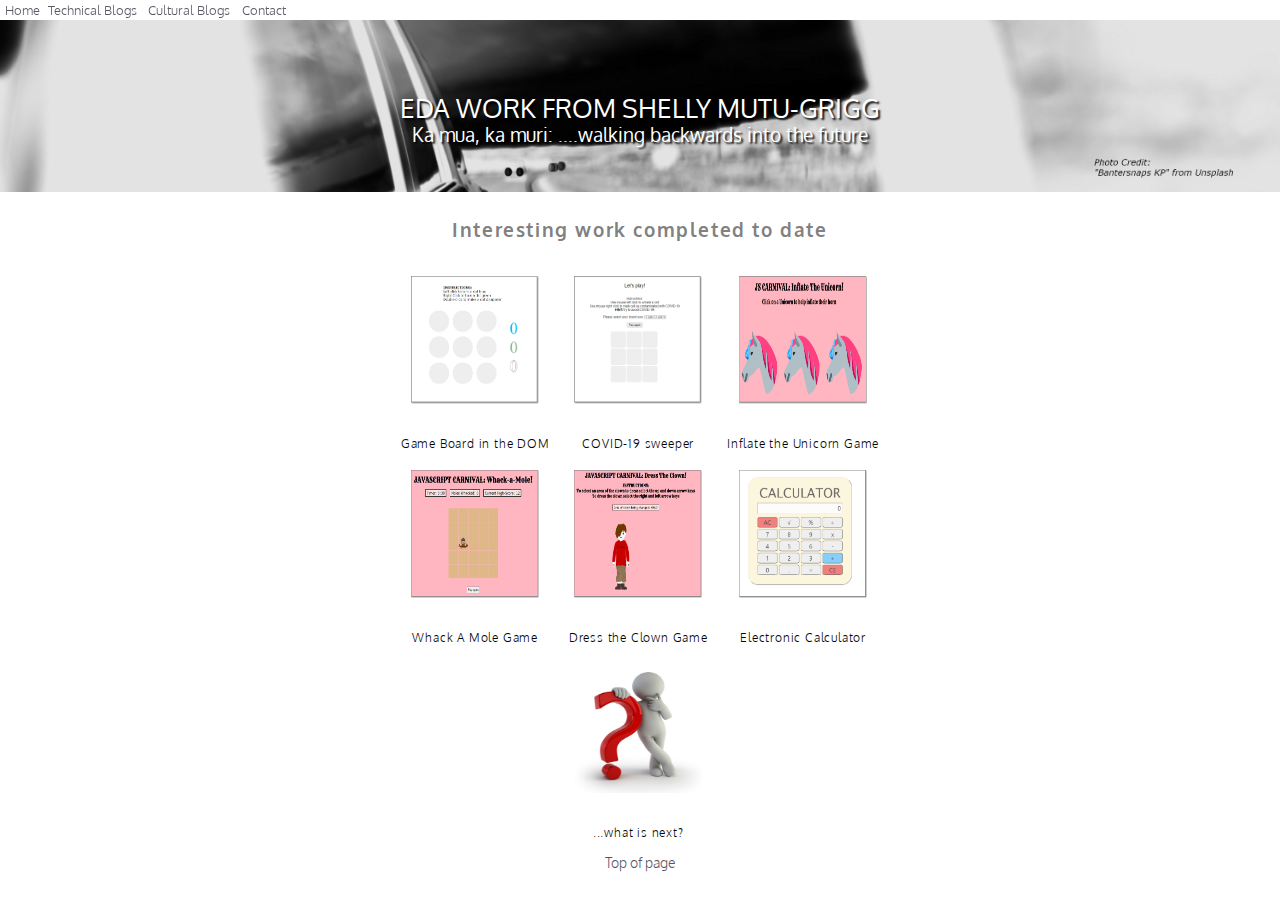
==== index.html @ 9e46b51c "Update webpages to include calculator solution" ====
<!DOCTYPE HTML PUBLIC "-//W3C//DTD HTML 4.01 Transitional//EN" "http://www.w3.org/TR/html4/loose.dtd">
<!-- 
  # Index page for Technical and Cultural Blogs
  # Demonstrates:
  # 1. Set up a basic HTML page with the appropriate tags 
  #    (html, head, title, etc.)
  # 2. Add paragraphs, headings, links, images, lists, and/or 
  #    tables
  # 3. Divide content on a page using divs and spans
  # 4. Link an external stylesheet to an html document
-->
<html lang="en">
  <head>
    <meta charset="UTF-8">
    <meta name="viewport" content="width=device-width, initial-scale=1.0">
    <meta http-equiv="X-UA-Compatible" content="ie=edge">
    <link href="https://fonts.googleapis.com/css2?family=Oxygen:wght@300&display=swap" rel="stylesheet">
    <link href="styles/main.css" rel="stylesheet" type="text/css">
    <script type="text/javascript" src="js/main.js"></script>
    <link rel="apple-touch-icon" sizes="180x180" href="images/apple-touch-icon.png">
    <link rel="icon" type="image/png" sizes="32x32" href="images/favicon-32x32.png">
    <link rel="icon" type="image/png" sizes="16x16" href="images/favicon-16x16.png">
    <link rel="stylesheet" href="https://cdnjs.cloudflare.com/ajax/libs/font-awesome/4.7.0/css/font-awesome.min.css">
    <title>EDA work for Shelly Mutu-Grigg</title>
  </head>
<body>
  <div id="top"></div>
  <nav id="navbar_home_id"></nav> 
  <header class="header">
    <div class="header-text">EDA work from Shelly Mutu-Grigg</div>
    <div class="sub-heading-text">Ka mua, ka muri: ....walking backwards into the future</div>
  </header>
  <content class="content">
    <br>
    <p class="blog-header-text">Interesting work completed to date</p>
    <br>
    <table class="index-page">
      <tr>
        <th class="index-page-table-left-cell">
          <a href="https://shellymutu-grigg.github.io/DOM-interactions/index.html">
            <img src="images/game-board-in-the-DOM.png" alt="Dots Game Board in the DOM" width="70vw" height="70vw">
          </a>
        </th>
        <th class="index-page-table-middle-cell">
          <a href="https://shellymutu-grigg.github.io/minesweeper/" >
            <img src="images/covid-19_sweeper.png" alt="COVID-19 Sweeper Game" width="70vw" height="70vw">
          </a>
        </th>
        <th class="index-page-table-right-cell">
          <a href="https://shellymutu-grigg.github.io/javascript-carnival/inflate-the-unicorn/inflate-the-unicorn.html">
            <img src="images/inflate-the-unicorn.png" alt="Inflate the Unicorn Game" width="70vw" height="70vw"">
          </a>
      </tr>
      <tr>
        <th class="index-page-table-left-cell" ><br>Game Board in the DOM</th>
        <th class="index-page-table-middle-cell"><br>COVID-19 sweeper</th>
        <th class="index-page-table-right-cell"><br>Inflate the Unicorn Game</th>
      </tr>
      <tr>
        <th class="index-page-table-left-cell" >
          <a href="https://shellymutu-grigg.github.io/javascript-carnival/whack-a-mole/whack-a-mole.html">
            <img src="images/whack-a-mole.png" alt="Whack A Mole Game" width="70vw" height="70vw">
          </a>
        </th>
        <th class="index-page-table-middle-cell">
          <a href="https://shellymutu-grigg.github.io/javascript-carnival/dress-the-clown/dress-the-clown.html">
            <img src="images/dress-the-clown.png" alt="Dress the Clown Game" width="70vw" height="70vw">
          </a>
        </th>
        <th class="index-page-table-right-cell">
          <a href="https://shellymutu-grigg.github.io/calculator/index.html">
            <img src="images/calculator.png" alt="calculator" width="70vw" height="70vw">
          </a>
        </th>
      </tr>
      <tr>
        <th class="index-page-table-left-cell" ><br>Whack A Mole Game</th>
        <th class="index-page-table-middle-cell"><br>Dress the Clown Game</th>
        <th class="index-page-table-right-cell"><br>Electronic Calculator</th>
      </tr>
      <tr>
        <th class="index-page-table-left-cell">
          <a href="">
            <div width="70vw" height="70vw"></div>
          </a>
        </th>
        <th class="index-page-table-middle-cell">
          <a href="">
            <img src="images/what-is-next.png" alt="...what is next?" width="70vw" height="70vw">
          </a>
        </th>
        <th class="index-page-table-right-cell">
          <a href="">
            <div width="70vw" height="70vw"></div>
          </a>
        </th>
      </tr>
      <tr>
        <th class="index-page-table-left-cell" ><br></th>
        <th class="index-page-table-middle-cell"><br>...what is next?</th>
        <th class="index-page-table-right-cell"><br></th>
      </tr>
    </table>
  </content>
  <footer class="footer-index"><a href="#top">Top of page</a></footer>
  </body>
</html>
---- styles/main.css ----
/*
  # Linked CSS file for setting styling of linked pages
  # Includes:
  # 1. Position elements using CSS
  # 2. Modify element style (size, color, etc) using CSS
  # 3. Compare and use classes and ids to manipulate elements
*/
*{
  font-family: 'Oxygen', sans-serif;  
   /*
   # Used to diagnose where issues with white space were 
   */
   /*border: 1px solid red;*/
}
/*
  # Define overall styling for certain HTML elements
*/
html{
  height: 100%;
  width: 100%;  
  margin: 0 0;
}
 body {
  flex-flow: column;
  min-height: 100%;
  background-color: #fff;
  scroll-behavior: smooth;
  margin: 0 0;
}
h2, h3{
  font-size: 1.5vw;
}
h3{
  font-size: 1.2vw;
}
a{
  font-size: 1.1vw;
  font-weight: 100;
}
ul{
    list-style-type: none;
    font-weight: bold;
    padding: 1.2vw 0;
    vertical-align: middle;
}
p{
    padding: 0.5vw 10vw;
    font-size: 1.1vw;
    
    line-height: 1.3vw;
    margin: 0;
    letter-spacing: 0.1rem;
    text-align: justify;
}
nav {
	margin: 0px 0;
  background-color: #fff;
  position: fixed;
  top: 0; 
  z-index: 9999;  
  width: 100%;
}
  nav ul {
    padding: 0.1vw 0.1vw;
    line-height: 1.2vw;
    margin: 0;
    list-style: none;
    position: relative;
    background-blend-mode: luminosity;
  }
  nav ul li {
    display:inline-block;
    background-color: #fff;
  }
  nav a {
    display:block;
    padding:0.1vw 0.3vw;	
    color:#575763;
    /* text-shadow: 1px 0px #000; */
    font-size: 1.0vw;
    line-height: 1.2vw;
    text-decoration:none;
    text-align: left;
  }
  nav a:hover { 
    background-color: #bfc0c2; 
  }
  /* 
  # Hide navigation bar dropdowns by default 
  */
  nav ul ul {
    display: none;
    position: absolute; 
    top: 1.2vw; /* the height of the main nav */
  }
  /* 
  # Display navigation bar dropdowns on hover 
  */
  nav ul li:hover > ul {
    display:inherit;
  }	
  /* 
  # Define first tier navigation bar dropdown styling
  */
  nav ul ul li {
    width:auto;
    float: none;
    display:list-item;
    position: relative;
    padding:0.2vw 0.2vw;
    z-index: 9999;
  }

  table, td, th {
    border: none;
    padding: 0.5vw 0;
    
  }
    table {
      border-collapse: collapse;
      max-width: 100%;
      border-radius: 5%;
      align-self: center;
      empty-cells: show;
      margin: 0;
    }
    tr {
      padding: 3vw 10vw;
      text-align: center;
      vertical-align: middle;
      line-height: 1.4vw;
      font-size: 1.1vw;
      font-weight: 100;
      width: auto;
    }
    th {
      padding: 0.3vw 10vw ;
      text-align: center;
      vertical-align: middle;
      font-size: 0.9vw;
      font-weight: 100;
      letter-spacing: 0.05rem;
    }
  /* 
  # Define second navigation bar dropdown styling
  */
  /* nav ul ul ul li {
    position: relative;
    top:-50px; 
    left:170px;
  } */
img{
  height: 10vw;
  width: 10vw;
}
/* 
# Define class styling
*/
.header{
  top: 0;
  color: #fff;
  background-image: url("../images/bantersnaps-KP-19H9w2lo-unsplash.jpg");
  height: 15vw;
  background-position: center;
  background-repeat: no-repeat;
  background-size: cover;
  background-color: #fff;
  text-align: center;
  display: block; 
  width: 100%; 
  overflow: hidden;
}
.content {
    align-items: center;
    text-align: center;
    background-color: #fff;
    position: relative;
}
.center {
  margin-left: auto;
  margin-right: auto;
}
.index-page { 
  margin-left: auto;
  margin-right: auto;
  }
.index-page-table-left-cell{
  padding-top: 0.5vw;
  padding-left: 8vw;
  padding-right: 1vw;
  padding-bottom: 1vw;
  line-height: 1.1vw;
}
.index-page-table-middle-cell{
  padding-top: 0.5vw;
  padding-left: 0.5vw;
  padding-right: 0.5vw;
  padding-bottom: 1vw;
  line-height: 1.1vw;
}
.index-page-table-right-cell{
  padding-top: 0.5vw;
  padding-left: 1vw;
  padding-right: 8vw;
  padding-bottom: 1vw;
  line-height: 1.1vw;
}
 
/* 
# Define text class' styling
*/
.header-text{
  top: 1.2vw;
  padding: 7.5vw 0 0 0;
  text-align: center;
  vertical-align: middle;
  align-self: center;
  font-size: 2.0vw;
  line-height: 2.0vw;
  text-shadow: 2px 2px 2px #000;
  text-transform: uppercase;
}
.sub-heading-text{
  font-size: 1.5vw;
  text-shadow: 2px 2px 2px #000;
  text-transform: none;
  max-height: 1.5vw;
}
.date-text{
  color:  #000;
  padding: 1.0vw 0;
  text-align: center;
  align-self: center;
  font-size: 1.0vw;
  font-weight: bolder;
}
.blog-header-text{
  color:  #585858c5;
  text-align: center;
  align-self: center;
  font-size: 1.5vw;
  font-weight: bolder;
  padding: 0.8vw 0;
}
.heading-text{
  color: #585858c5;
  font-weight:bold; 
  font-size: 1.6vw;
  text-align: center;
  align-self: center;
  padding-top: 1vw 0;
}
.positioning-text{
  color: #585858c5;
  font-weight:bold; 
  font-size: 1.25vw;
  text-align: center;
  align-self: center;
}
.table-text{
  padding: 0vw 0vw;
  font-size: 1.2vw;
  font-weight: 150;
  line-height: 1.4vw;
  margin: 0;
  letter-spacing: 0.2rem;
  text-align: center;
  word-wrap: break-word;
}
.link-text{
  text-align: center;
  align-self: center;
  font-weight: 100;
  font-size: 1.5vw;
  text-decoration: none;
}
.farewell-text{
  text-align: center;
  align-self: center;
  font-weight: 200;
  font-size: 1.5vw;
  text-decoration: none;
}
/* 
# Define pic class styling
*/
.pic{
  object-fit: contain;
  height: 25vw;
  width: 40vw;
  padding: 0.1vw 0 0.1vw 0;
}
.table-center{
  padding: 0vw 10vw
}
/* 
# Define footer class styling
*/
.footer{
  height: 1.5vw;  
  position: sticky;
  display: block;
  bottom: 0;
  left: 50%;
  background-color: #fff;
  text-decoration: none;
  color: #585858c5;
  font-weight:bold; 
  font-size: 1.5vw;
  text-align: center;
  padding-bottom: 0.4vw;
}
  .footer a:link{
      color: #575763;
      text-decoration: none;
    }
  
  .footer a:visited{
    color: #575763;
    text-decoration: none;
  }
  
  .footer a:hover{
    color: #575763;
    text-decoration: none;
    background-color: #fff;
  }
  
  .footer  a:active{
    color: #575763;
    text-decoration: none;
  }
  .footer a {
    line-height: 1.5vw;
  }
  .footer-index{
    height: 1.5vw;  
    position: sticky;
    bottom: 0;
    left: 50%;
    display: block;
    background-color: #fff;
    text-decoration: none;
    color: #585858c5;
    font-weight:bold; 
    font-size: 1.5vw;
    text-align: center;
    padding-bottom: 0.4vw;
  }
    .footer-index a:link{
        color: #575763;
        text-decoration: none;
      }
    
    .footer-index a:visited{
      color: #575763;
      text-decoration: none;
    }
    
    .footer-index a:hover{
      color: #575763;
      text-decoration: none;
      background-color: #fff;
    }
    
    .footer-index  a:active{
      color: #575763;
      text-decoration: none;
    }
    .footer-index a {
      line-height: 1.5vw;
    }
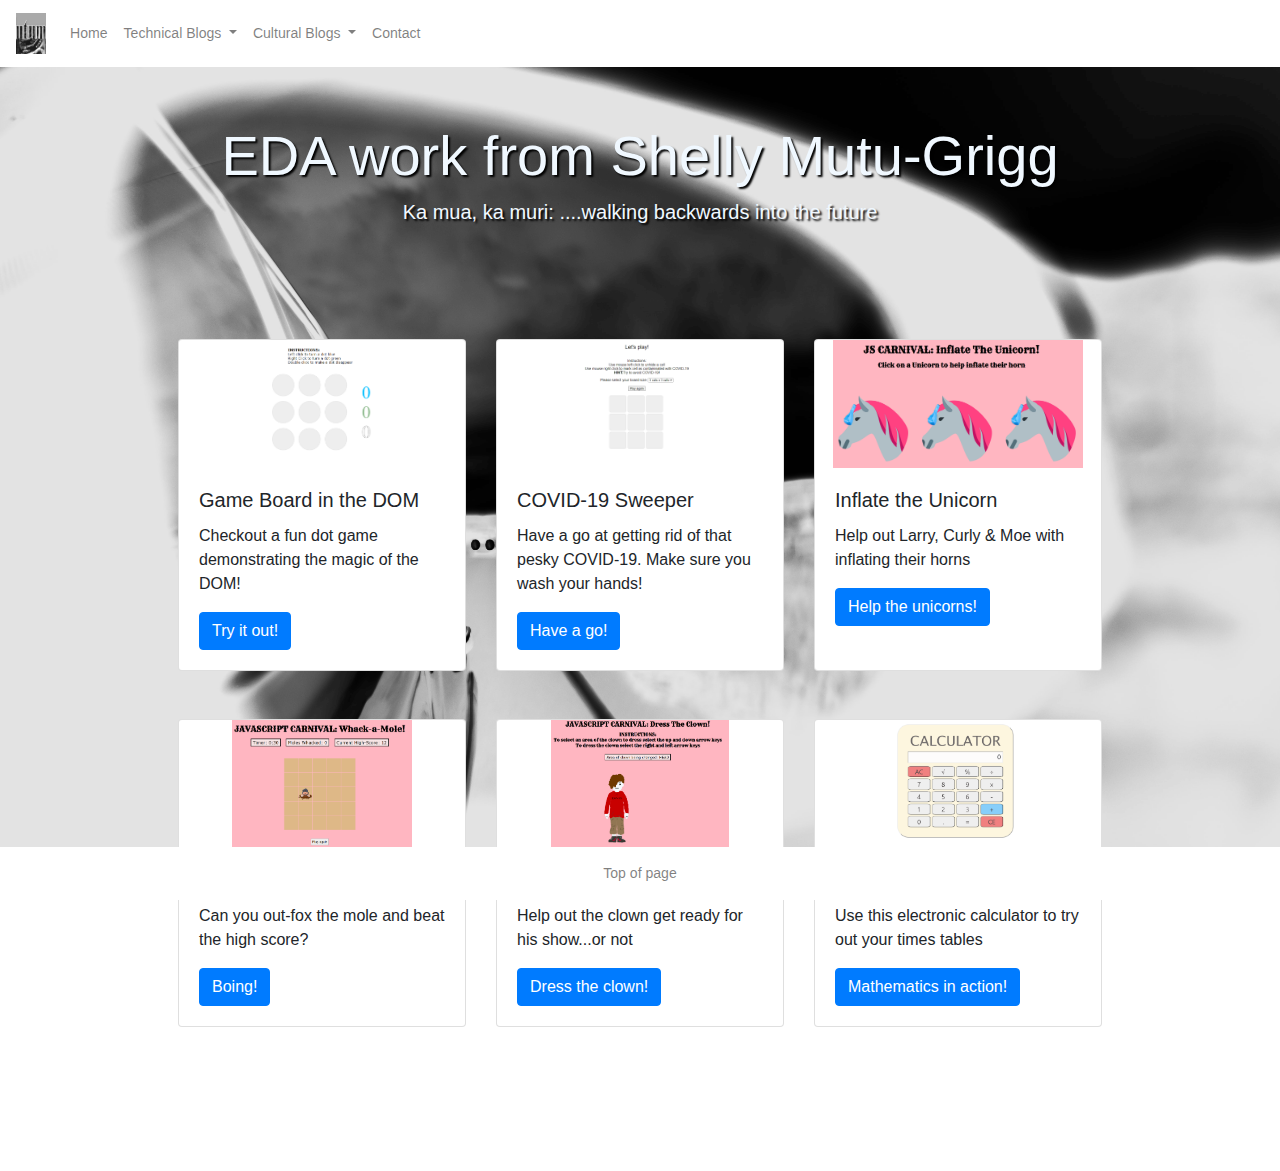
==== commit a9491f39: "Update webpages to be responsive with bootstrap" ====
--- a/index.html
+++ b/index.html
@@ -1,107 +1,153 @@
-<!DOCTYPE HTML PUBLIC "-//W3C//DTD HTML 4.01 Transitional//EN" "http://www.w3.org/TR/html4/loose.dtd">
-<!-- 
-  # Index page for Technical and Cultural Blogs
-  # Demonstrates:
-  # 1. Set up a basic HTML page with the appropriate tags 
-  #    (html, head, title, etc.)
-  # 2. Add paragraphs, headings, links, images, lists, and/or 
-  #    tables
-  # 3. Divide content on a page using divs and spans
-  # 4. Link an external stylesheet to an html document
--->
+<!DOCTYPE html>
 <html lang="en">
-  <head>
-    <meta charset="UTF-8">
-    <meta name="viewport" content="width=device-width, initial-scale=1.0">
-    <meta http-equiv="X-UA-Compatible" content="ie=edge">
-    <link href="https://fonts.googleapis.com/css2?family=Oxygen:wght@300&display=swap" rel="stylesheet">
-    <link href="styles/main.css" rel="stylesheet" type="text/css">
-    <script type="text/javascript" src="js/main.js"></script>
-    <link rel="apple-touch-icon" sizes="180x180" href="images/apple-touch-icon.png">
+<head>
+  <title>EDA work for Shelly Mutu-Grigg</title>
+  <meta charset="utf-8">
+  <meta name="viewport" content="width=device-width, initial-scale=1">
+  <link rel="stylesheet" href="https://fonts.googleapis.com/css2?family=Oxygen:wght@300&display=swap" >
+  <link href="./styles/main.css" rel="stylesheet" type="text/css">
+  <link rel="stylesheet" href="https://maxcdn.bootstrapcdn.com/bootstrap/4.5.2/css/bootstrap.min.css">
+  <script src="https://ajax.googleapis.com/ajax/libs/jquery/3.5.1/jquery.min.js"></script>
+  <script src="https://cdnjs.cloudflare.com/ajax/libs/popper.js/1.16.0/umd/popper.min.js"></script>
+  <script src="https://maxcdn.bootstrapcdn.com/bootstrap/4.5.2/js/bootstrap.min.js"></script>
+  <link rel="apple-touch-icon" sizes="180x180" href="images/apple-touch-icon.png">
     <link rel="icon" type="image/png" sizes="32x32" href="images/favicon-32x32.png">
     <link rel="icon" type="image/png" sizes="16x16" href="images/favicon-16x16.png">
     <link rel="stylesheet" href="https://cdnjs.cloudflare.com/ajax/libs/font-awesome/4.7.0/css/font-awesome.min.css">
-    <title>EDA work for Shelly Mutu-Grigg</title>
-  </head>
+</head>
 <body>
   <div id="top"></div>
-  <nav id="navbar_home_id"></nav> 
-  <header class="header">
-    <div class="header-text">EDA work from Shelly Mutu-Grigg</div>
-    <div class="sub-heading-text">Ka mua, ka muri: ....walking backwards into the future</div>
-  </header>
-  <content class="content">
-    <br>
-    <p class="blog-header-text">Interesting work completed to date</p>
-    <br>
-    <table class="index-page">
-      <tr>
-        <th class="index-page-table-left-cell">
-          <a href="https://shellymutu-grigg.github.io/DOM-interactions/index.html">
-            <img src="images/game-board-in-the-DOM.png" alt="Dots Game Board in the DOM" width="70vw" height="70vw">
+  <nav class="navbar navbar-expand-md bg-white navbar-light fixed-top">
+    <a class="navbar-brand" href="#" >
+      <img src="images/logo.png" alt="UTUM Limited Logo" style="width: 30px; left: 105px;">
+    </a>
+    <button class="navbar-toggler" type="button" data-toggle="collapse" data-target="#collapsibleNavbar">
+      <span class="navbar-toggler-icon"></span>
+    </button>
+    <div class="collapse navbar-collapse" id="collapsibleNavbar">
+      <ul class="navbar-nav">
+        <li class="nav-item">
+          <a class="nav-link" href="#">Home</a>
+        </li>
+        <!-- Dropdown -->
+        <li class="nav-item dropdown">
+          <a class="nav-link dropdown-toggle" href="#" id="navbardrop" data-toggle="dropdown">
+            Technical Blogs
           </a>
-        </th>
-        <th class="index-page-table-middle-cell">
-          <a href="https://shellymutu-grigg.github.io/minesweeper/" >
-            <img src="images/covid-19_sweeper.png" alt="COVID-19 Sweeper Game" width="70vw" height="70vw">
+          <div class="dropdown-menu">
+            <a class="dropdown-item" href="./blog/sprint1-technical.html">Sprint 01 Technical</a>
+            <a class="dropdown-item" href="./blog/sprint2-technical.html">Sprint 02 Technical</a>
+            <a class="dropdown-item" href="./blog/sprint3-technical.html">Sprint 03 Technical</a>
+            <a class="dropdown-item" href="./blog/sprint4-technical.html">Sprint 04 Technical</a>
+            <a class="dropdown-item" href="./blog/sprint5-technical.html">Sprint 05 Technical</a>
+          </div>
+        </li>   
+        <li class="nav-item dropdown">
+          <a class="nav-link dropdown-toggle" href="#" id="navbardrop" data-toggle="dropdown">
+            Cultural Blogs
           </a>
-        </th>
-        <th class="index-page-table-right-cell">
-          <a href="https://shellymutu-grigg.github.io/javascript-carnival/inflate-the-unicorn/inflate-the-unicorn.html">
-            <img src="images/inflate-the-unicorn.png" alt="Inflate the Unicorn Game" width="70vw" height="70vw"">
-          </a>
-      </tr>
-      <tr>
-        <th class="index-page-table-left-cell" ><br>Game Board in the DOM</th>
-        <th class="index-page-table-middle-cell"><br>COVID-19 sweeper</th>
-        <th class="index-page-table-right-cell"><br>Inflate the Unicorn Game</th>
-      </tr>
-      <tr>
-        <th class="index-page-table-left-cell" >
-          <a href="https://shellymutu-grigg.github.io/javascript-carnival/whack-a-mole/whack-a-mole.html">
-            <img src="images/whack-a-mole.png" alt="Whack A Mole Game" width="70vw" height="70vw">
-          </a>
-        </th>
-        <th class="index-page-table-middle-cell">
-          <a href="https://shellymutu-grigg.github.io/javascript-carnival/dress-the-clown/dress-the-clown.html">
-            <img src="images/dress-the-clown.png" alt="Dress the Clown Game" width="70vw" height="70vw">
-          </a>
-        </th>
-        <th class="index-page-table-right-cell">
-          <a href="https://shellymutu-grigg.github.io/calculator/index.html">
-            <img src="images/calculator.png" alt="calculator" width="70vw" height="70vw">
-          </a>
-        </th>
-      </tr>
-      <tr>
-        <th class="index-page-table-left-cell" ><br>Whack A Mole Game</th>
-        <th class="index-page-table-middle-cell"><br>Dress the Clown Game</th>
-        <th class="index-page-table-right-cell"><br>Electronic Calculator</th>
-      </tr>
-      <tr>
-        <th class="index-page-table-left-cell">
-          <a href="">
-            <div width="70vw" height="70vw"></div>
-          </a>
-        </th>
-        <th class="index-page-table-middle-cell">
-          <a href="">
-            <img src="images/what-is-next.png" alt="...what is next?" width="70vw" height="70vw">
-          </a>
-        </th>
-        <th class="index-page-table-right-cell">
-          <a href="">
-            <div width="70vw" height="70vw"></div>
-          </a>
-        </th>
-      </tr>
-      <tr>
-        <th class="index-page-table-left-cell" ><br></th>
-        <th class="index-page-table-middle-cell"><br>...what is next?</th>
-        <th class="index-page-table-right-cell"><br></th>
-      </tr>
-    </table>
-  </content>
-  <footer class="footer-index"><a href="#top">Top of page</a></footer>
-  </body>
+          <div class="dropdown-menu">
+            <a class="dropdown-item" href="./blog/sprint1-cultural.html">Sprint 01 Cultural</a>
+            <a class="dropdown-item" href="./blog/sprint2-cultural.html">Sprint 02 Cultural</a>
+            <a class="dropdown-item" href="./blog/sprint3-cultural.html">Sprint 03 Cultural</a>
+            <a class="dropdown-item" href="./blog/sprint4-cultural.html">Sprint 04 Cultural</a>
+            <a class="dropdown-item" href="./blog/sprint5-cultural.html">Sprint 05 Cultural</a>
+          </div>
+        </li>  
+        <li class="nav-item">
+          <a class="nav-link" href="#">Contact</a>
+        </li> 
+      </ul>
+    </div>  
+  </nav> 
+  <br>
+  <br>
+  <br>
+  <div class="container-fluid" >
+    <h2 class="display-4" style="text-align: center; color: aliceblue; text-shadow: 2px 2px 2px #000; ">EDA work from Shelly Mutu-Grigg</h2>
+    <p class="lead"style="text-align: center;color: aliceblue; text-shadow: 2px 2px 2px #000;">Ka mua, ka muri: ....walking backwards into the future</p>
+  </div>
+  <br>
+  <br>
+  <div class="container-fluid">
+    <div class="row mt-5">
+      <div class="col d-flex justify-content-center"></div>
+      <div class="col d-flex justify-content-center">
+        <div class="card" style="width: 18rem;">
+          <img class="card-img-top" src="images/game-board-in-the-DOM.png" alt="Game Board in the DOM">
+          <div class="card-body">
+            <h5 class="card-title">Game Board in the DOM</h5>
+            <p class="card-text">Checkout a fun dot game demonstrating the magic of the DOM!</p>
+            <a href="https://shellymutu-grigg.github.io/DOM-interactions/index.html" class="btn btn-primary">Try it out!</a>
+          </div>
+        </div>
+      </div>
+      <div class="col d-flex justify-content-center">
+        <div class="card" style="width: 18rem;">
+          <img class="card-img-top" src="images/covid-19_sweeper.png" alt="COVID-19 Sweeper">
+          <div class="card-body">
+            <h5 class="card-title">COVID-19 Sweeper</h5>
+            <p class="card-text">Have a go at getting rid of that pesky COVID-19. Make sure you wash your hands!</p>
+            <a href="https://shellymutu-grigg.github.io/minesweeper/" class="btn btn-primary">Have a go!</a>
+          </div>
+        </div>
+      </div>
+      <div class="col d-flex justify-content-center">
+        <div class="card" style="width: 18rem;">
+          <img class="card-img-top" src="images/inflate-the-unicorn.png" alt="Inflate the Unicorn">
+          <div class="card-body">
+            <h5 class="card-title">Inflate the Unicorn</h5>
+            <p class="card-text">Help out Larry, Curly & Moe with inflating their horns</p>
+            <a href="https://shellymutu-grigg.github.io/javascript-carnival/inflate-the-unicorn/inflate-the-unicorn.html" class="btn btn-primary">Help the unicorns!</a>
+          </div>
+        </div>
+      </div>
+      <div class="col d-flex justify-content-center"></div>
+    </div>  
+    <div class="row mt-5">
+      <div class="col d-flex justify-content-center"></div>
+      <div class="col d-flex justify-content-center">
+        <div class="card" style="width: 18rem;">
+          <img class="card-img-top" src="images/whack-a-mole.png" alt="Whack A Mole">
+          <div class="card-body">
+            <h5 class="card-title">Whack A Mole</h5>
+            <p class="card-text">Can you out-fox the mole and beat the high score?</p>
+            <a href="https://shellymutu-grigg.github.io/javascript-carnival/whack-a-mole/whack-a-mole.html" class="btn btn-primary">Boing!</a>
+          </div>
+        </div>
+      </div>
+      <div class="col d-flex justify-content-center">
+        <div class="card" style="width: 18rem;">
+          <img class="card-img-top" src="images/dress-the-clown.png" alt="Dress the clown">
+          <div class="card-body">
+            <h5 class="card-title">Dress the clown</h5>
+            <p class="card-text">Help out the clown get ready for his show...or not</p>
+            <a href="https://shellymutu-grigg.github.io/javascript-carnival/dress-the-clown/dress-the-clown.html" class="btn btn-primary">Dress the clown!</a>
+          </div>
+        </div>
+      </div>
+      <div class="col d-flex justify-content-center">
+        <div class="card" style="width: 18rem;">
+          <img class="card-img-top .img-thumbnail" src="images/calculator.png" alt="Calculator">
+          <div class="card-body">
+            <h5 class="card-title">Calculator</h5>
+            <p class="card-text">Use this electronic calculator to try out your times tables</p>
+            <a href="https://shellymutu-grigg.github.io/calculator/index.html" class="btn btn-primary">Mathematics in action!</a>
+          </div>
+        </div>
+      </div>
+      <div class="col d-flex justify-content-center"></div>
+    </div>
+    <div class="row mt-5"></div>
+    <div class="row mt-5"></div>
+    <div class="row mt-5"></div>
+  </div>
+  <nav class="navbar justify-content-center navbar-expand-md bg-white navbar-light fixed-bottom">
+    <ul class="navbar-nav">
+      <li class="nav-item">
+        <a class="nav-link" href="#top">Top of page</a>
+      </li>
+    </ul>  
+  </nav>
+</body>
 </html>--- a/styles/main.css
+++ b/styles/main.css
@@ -1,373 +1,103 @@
-/*
-  # Linked CSS file for setting styling of linked pages
-  # Includes:
-  # 1. Position elements using CSS
-  # 2. Modify element style (size, color, etc) using CSS
-  # 3. Compare and use classes and ids to manipulate elements
-*/
-*{
-  font-family: 'Oxygen', sans-serif;  
-   /*
-   # Used to diagnose where issues with white space were 
-   */
-   /*border: 1px solid red;*/
-}
-/*
-  # Define overall styling for certain HTML elements
-*/
 html{
   height: 100%;
   width: 100%;  
   margin: 0 0;
 }
- body {
+body { 
+  padding-top: 50px;
   flex-flow: column;
   min-height: 100%;
-  background-color: #fff;
   scroll-behavior: smooth;
   margin: 0 0;
-}
-h2, h3{
-  font-size: 1.5vw;
-}
-h3{
-  font-size: 1.2vw;
-}
-a{
-  font-size: 1.1vw;
-  font-weight: 100;
-}
-ul{
-    list-style-type: none;
-    font-weight: bold;
-    padding: 1.2vw 0;
-    vertical-align: middle;
-}
-p{
-    padding: 0.5vw 10vw;
-    font-size: 1.1vw;
-    
-    line-height: 1.3vw;
-    margin: 0;
-    letter-spacing: 0.1rem;
-    text-align: justify;
-}
-nav {
-	margin: 0px 0;
-  background-color: #fff;
-  position: fixed;
-  top: 0; 
-  z-index: 9999;  
-  width: 100%;
-}
-  nav ul {
-    padding: 0.1vw 0.1vw;
-    line-height: 1.2vw;
-    margin: 0;
-    list-style: none;
-    position: relative;
-    background-blend-mode: luminosity;
-  }
-  nav ul li {
-    display:inline-block;
-    background-color: #fff;
-  }
-  nav a {
-    display:block;
-    padding:0.1vw 0.3vw;	
-    color:#575763;
-    /* text-shadow: 1px 0px #000; */
-    font-size: 1.0vw;
-    line-height: 1.2vw;
-    text-decoration:none;
-    text-align: left;
-  }
-  nav a:hover { 
-    background-color: #bfc0c2; 
-  }
-  /* 
-  # Hide navigation bar dropdowns by default 
-  */
-  nav ul ul {
-    display: none;
-    position: absolute; 
-    top: 1.2vw; /* the height of the main nav */
-  }
-  /* 
-  # Display navigation bar dropdowns on hover 
-  */
-  nav ul li:hover > ul {
-    display:inherit;
-  }	
-  /* 
-  # Define first tier navigation bar dropdown styling
-  */
-  nav ul ul li {
-    width:auto;
-    float: none;
-    display:list-item;
-    position: relative;
-    padding:0.2vw 0.2vw;
-    z-index: 9999;
-  }
-
-  table, td, th {
-    border: none;
-    padding: 0.5vw 0;
-    
-  }
-    table {
-      border-collapse: collapse;
-      max-width: 100%;
-      border-radius: 5%;
-      align-self: center;
-      empty-cells: show;
-      margin: 0;
-    }
-    tr {
-      padding: 3vw 10vw;
-      text-align: center;
-      vertical-align: middle;
-      line-height: 1.4vw;
-      font-size: 1.1vw;
-      font-weight: 100;
-      width: auto;
-    }
-    th {
-      padding: 0.3vw 10vw ;
-      text-align: center;
-      vertical-align: middle;
-      font-size: 0.9vw;
-      font-weight: 100;
-      letter-spacing: 0.05rem;
-    }
-  /* 
-  # Define second navigation bar dropdown styling
-  */
-  /* nav ul ul ul li {
-    position: relative;
-    top:-50px; 
-    left:170px;
-  } */
-img{
-  height: 10vw;
-  width: 10vw;
-}
-/* 
-# Define class styling
-*/
-.header{
-  top: 0;
-  color: #fff;
-  background-image: url("../images/bantersnaps-KP-19H9w2lo-unsplash.jpg");
-  height: 15vw;
-  background-position: center;
-  background-repeat: no-repeat;
+  background: url("../images/background.png") no-repeat center center fixed;
+  -webkit-background-size: cover;
+  -moz-background-size: cover;
+  -o-background-size: cover;
   background-size: cover;
   background-color: #fff;
+  position: relative;
+  font-family: -apple-system,BlinkMacSystemFont,"Segoe UI",Roboto,"Helvetica Neue",Arial,"Noto Sans",sans-serif,"Apple Color Emoji","Segoe UI Emoji","Segoe UI Symbol","Noto Color Emoji";
+}
+.card-img-top {
+  width: 100%;
+  height: 10vw;
+  object-fit: contain;
+}
+
+.flex-fill {
+  flex: 1 1 auto;
+}
+.header{
+  /* background: url("images/header.jpg") no-repeat center center fixed;
+  -webkit-background-size: cover;
+  -moz-background-size: cover;
+  -o-background-size: cover;
+  background-size: cover;
+  background-color: #fff; */
+  position: relative;
+}
+.header-text{
+  position: relative;
   text-align: center;
-  display: block; 
-  width: 100%; 
-  overflow: hidden;
-}
-.content {
-    align-items: center;
-    text-align: center;
-    background-color: #fff;
-    position: relative;
-}
-.center {
-  margin-left: auto;
-  margin-right: auto;
-}
-.index-page { 
-  margin-left: auto;
-  margin-right: auto;
-  }
-.index-page-table-left-cell{
-  padding-top: 0.5vw;
-  padding-left: 8vw;
-  padding-right: 1vw;
-  padding-bottom: 1vw;
-  line-height: 1.1vw;
-}
-.index-page-table-middle-cell{
-  padding-top: 0.5vw;
-  padding-left: 0.5vw;
-  padding-right: 0.5vw;
-  padding-bottom: 1vw;
-  line-height: 1.1vw;
-}
-.index-page-table-right-cell{
-  padding-top: 0.5vw;
-  padding-left: 1vw;
-  padding-right: 8vw;
-  padding-bottom: 1vw;
-  line-height: 1.1vw;
-}
- 
-/* 
-# Define text class' styling
-*/
-.header-text{
-  top: 1.2vw;
-  padding: 7.5vw 0 0 0;
-  text-align: center;
-  vertical-align: middle;
-  align-self: center;
-  font-size: 2.0vw;
-  line-height: 2.0vw;
   text-shadow: 2px 2px 2px #000;
   text-transform: uppercase;
-}
+  color: #fff;
+} 
 .sub-heading-text{
-  font-size: 1.5vw;
+  position: inherit;
+  text-align: center;
+  font-size: 3vw;
   text-shadow: 2px 2px 2px #000;
   text-transform: none;
   max-height: 1.5vw;
+  color: #fff;
 }
-.date-text{
-  color:  #000;
-  padding: 1.0vw 0;
-  text-align: center;
-  align-self: center;
-  font-size: 1.0vw;
-  font-weight: bolder;
+.jumbotron {
+  padding: 0 0;
 }
-.blog-header-text{
-  color:  #585858c5;
-  text-align: center;
-  align-self: center;
-  font-size: 1.5vw;
-  font-weight: bolder;
-  padding: 0.8vw 0;
+/* If the screen size is 601px wide or more, set the font-size of header text to 80px */
+@media screen and (min-width: 601px) {
+  .navbar {
+    font-size: 1.1vw;
+  }
+  .dropdown-item{
+    font-size: 1.1vw;
+  }
+  .header{
+    height: 30vw;
+    top: 1.5vw;
+  }
+  .header-text {
+    font-size: 2.0vw;
+    top: 4vw;
+  }
+  .sub-heading-text{
+    font-size: 1.5vw;
+    top: 4vw;
+  }
+  .jumbotron {
+    padding: 0 0;
+  }
 }
-.heading-text{
-  color: #585858c5;
-  font-weight:bold; 
-  font-size: 1.6vw;
-  text-align: center;
-  align-self: center;
-  padding-top: 1vw 0;
-}
-.positioning-text{
-  color: #585858c5;
-  font-weight:bold; 
-  font-size: 1.25vw;
-  text-align: center;
-  align-self: center;
-}
-.table-text{
-  padding: 0vw 0vw;
-  font-size: 1.2vw;
-  font-weight: 150;
-  line-height: 1.4vw;
-  margin: 0;
-  letter-spacing: 0.2rem;
-  text-align: center;
-  word-wrap: break-word;
-}
-.link-text{
-  text-align: center;
-  align-self: center;
-  font-weight: 100;
-  font-size: 1.5vw;
-  text-decoration: none;
-}
-.farewell-text{
-  text-align: center;
-  align-self: center;
-  font-weight: 200;
-  font-size: 1.5vw;
-  text-decoration: none;
-}
-/* 
-# Define pic class styling
-*/
-.pic{
-  object-fit: contain;
-  height: 25vw;
-  width: 40vw;
-  padding: 0.1vw 0 0.1vw 0;
-}
-.table-center{
-  padding: 0vw 10vw
-}
-/* 
-# Define footer class styling
-*/
-.footer{
-  height: 1.5vw;  
-  position: sticky;
-  display: block;
-  bottom: 0;
-  left: 50%;
-  background-color: #fff;
-  text-decoration: none;
-  color: #585858c5;
-  font-weight:bold; 
-  font-size: 1.5vw;
-  text-align: center;
-  padding-bottom: 0.4vw;
-}
-  .footer a:link{
-      color: #575763;
-      text-decoration: none;
-    }
-  
-  .footer a:visited{
-    color: #575763;
-    text-decoration: none;
+
+/* If the screen size is 600px wide or less, set the font-size of <div> to 30px */
+@media screen and (max-width: 600px) {
+  .nav-link .dropdown-item{
+    font-size: 2.0vw;
   }
-  
-  .footer a:hover{
-    color: #575763;
-    text-decoration: none;
-    background-color: #fff;
+  .header{
+    height: 70vw;
+    top: 2.0vw;
   }
-  
-  .footer  a:active{
-    color: #575763;
-    text-decoration: none;
+  .header-text {
+    font-size: 4.5vw;
+    top: 15vw;
   }
-  .footer a {
-    line-height: 1.5vw;
+  .sub-heading-text{
+    font-size: 3.5vw;
+    top: 15vw;
   }
-  .footer-index{
-    height: 1.5vw;  
-    position: sticky;
-    bottom: 0;
-    left: 50%;
-    display: block;
-    background-color: #fff;
-    text-decoration: none;
-    color: #585858c5;
-    font-weight:bold; 
-    font-size: 1.5vw;
-    text-align: center;
-    padding-bottom: 0.4vw;
+  .jumbotron {
+    padding: 0 0;
   }
-    .footer-index a:link{
-        color: #575763;
-        text-decoration: none;
-      }
-    
-    .footer-index a:visited{
-      color: #575763;
-      text-decoration: none;
-    }
-    
-    .footer-index a:hover{
-      color: #575763;
-      text-decoration: none;
-      background-color: #fff;
-    }
-    
-    .footer-index  a:active{
-      color: #575763;
-      text-decoration: none;
-    }
-    .footer-index a {
-      line-height: 1.5vw;
-    }
-  +}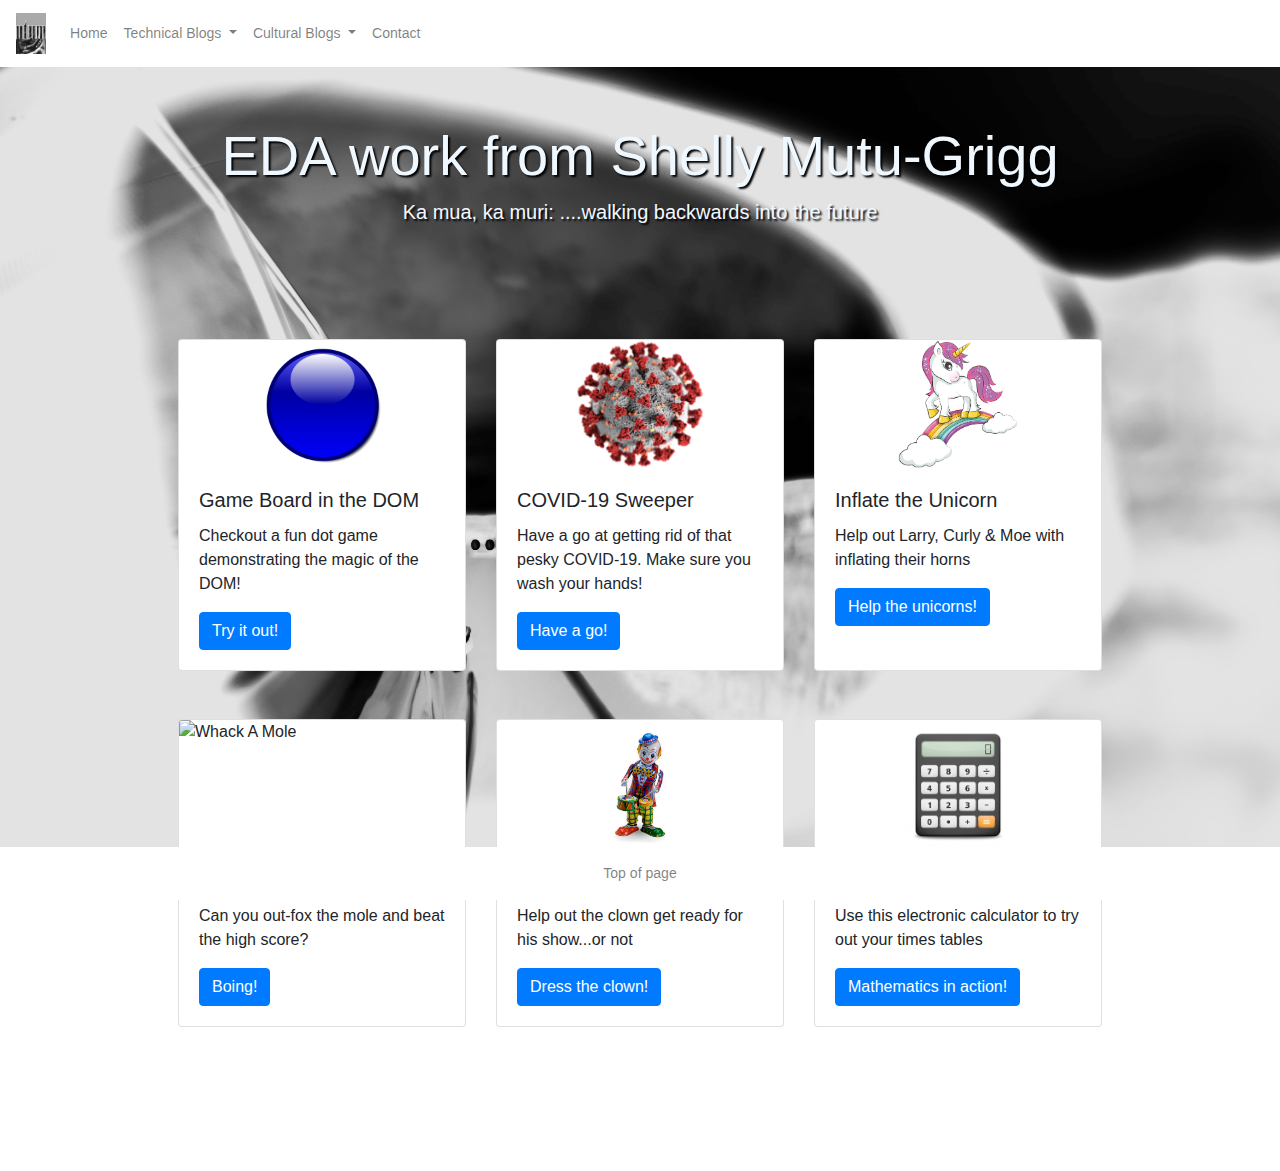
==== commit f4b86bc5: "Update webpages to be responsive with bootstrap" ====
--- a/index.html
+++ b/index.html
@@ -74,7 +74,7 @@
       <div class="col d-flex justify-content-center"></div>
       <div class="col d-flex justify-content-center">
         <div class="card" style="width: 18rem;">
-          <img class="card-img-top" src="images/game-board-in-the-DOM.png" alt="Game Board in the DOM">
+          <img class="card-img-top" src="images/Blue_sphere.png" alt="Game Board in the DOM">
           <div class="card-body">
             <h5 class="card-title">Game Board in the DOM</h5>
             <p class="card-text">Checkout a fun dot game demonstrating the magic of the DOM!</p>
@@ -84,7 +84,7 @@
       </div>
       <div class="col d-flex justify-content-center">
         <div class="card" style="width: 18rem;">
-          <img class="card-img-top" src="images/covid-19_sweeper.png" alt="COVID-19 Sweeper">
+          <img class="card-img-top" src="images/covid-19.png" alt="COVID-19 Sweeper">
           <div class="card-body">
             <h5 class="card-title">COVID-19 Sweeper</h5>
             <p class="card-text">Have a go at getting rid of that pesky COVID-19. Make sure you wash your hands!</p>
@@ -94,7 +94,7 @@
       </div>
       <div class="col d-flex justify-content-center">
         <div class="card" style="width: 18rem;">
-          <img class="card-img-top" src="images/inflate-the-unicorn.png" alt="Inflate the Unicorn">
+          <img class="card-img-top" src="images/Pink-Unicorn.jpg" alt="Inflate the Unicorn">
           <div class="card-body">
             <h5 class="card-title">Inflate the Unicorn</h5>
             <p class="card-text">Help out Larry, Curly & Moe with inflating their horns</p>
@@ -108,7 +108,7 @@
       <div class="col d-flex justify-content-center"></div>
       <div class="col d-flex justify-content-center">
         <div class="card" style="width: 18rem;">
-          <img class="card-img-top" src="images/whack-a-mole.png" alt="Whack A Mole">
+          <img class="card-img-top" src="images/mole.png" alt="Whack A Mole">
           <div class="card-body">
             <h5 class="card-title">Whack A Mole</h5>
             <p class="card-text">Can you out-fox the mole and beat the high score?</p>
@@ -118,7 +118,7 @@
       </div>
       <div class="col d-flex justify-content-center">
         <div class="card" style="width: 18rem;">
-          <img class="card-img-top" src="images/dress-the-clown.png" alt="Dress the clown">
+          <img class="card-img-top" src="images/clown.jpg" alt="Dress the clown">
           <div class="card-body">
             <h5 class="card-title">Dress the clown</h5>
             <p class="card-text">Help out the clown get ready for his show...or not</p>
@@ -128,7 +128,7 @@
       </div>
       <div class="col d-flex justify-content-center">
         <div class="card" style="width: 18rem;">
-          <img class="card-img-top .img-thumbnail" src="images/calculator.png" alt="Calculator">
+          <img class="card-img-top .img-thumbnail" src="images/calculator.jpg" alt="Calculator">
           <div class="card-body">
             <h5 class="card-title">Calculator</h5>
             <p class="card-text">Use this electronic calculator to try out your times tables</p>
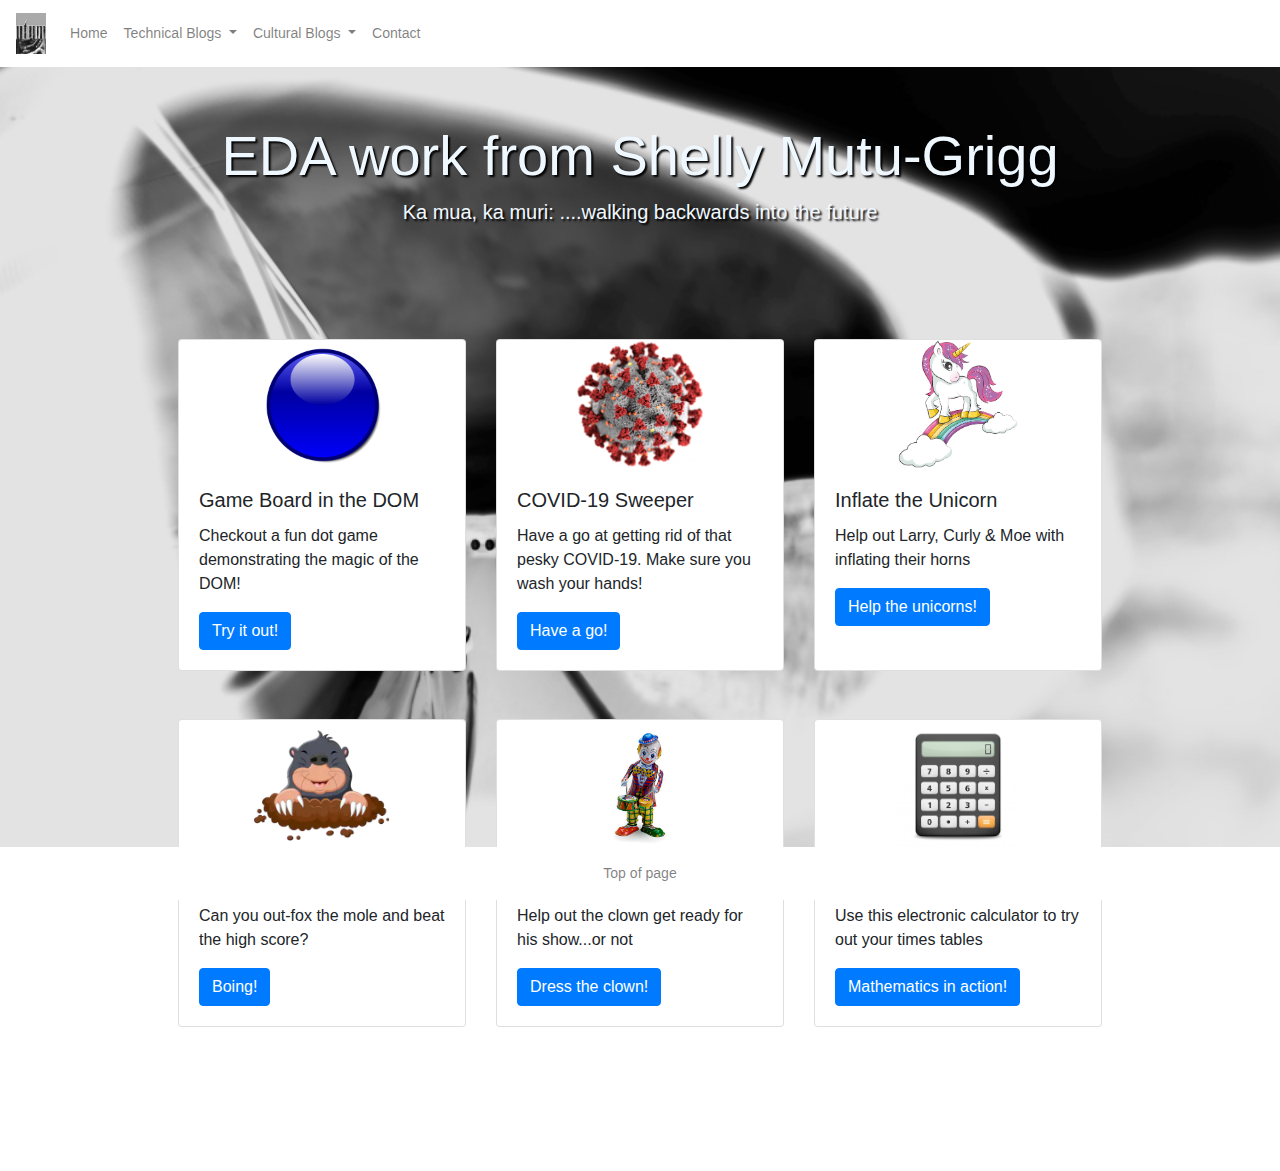
==== commit 7f3a5035: "Update webpages to be responsive with bootstrap" ====
--- a/index.html
+++ b/index.html
@@ -108,7 +108,7 @@
       <div class="col d-flex justify-content-center"></div>
       <div class="col d-flex justify-content-center">
         <div class="card" style="width: 18rem;">
-          <img class="card-img-top" src="images/mole.png" alt="Whack A Mole">
+          <img class="card-img-top" src="images/mole.PNG" alt="Whack A Mole">
           <div class="card-body">
             <h5 class="card-title">Whack A Mole</h5>
             <p class="card-text">Can you out-fox the mole and beat the high score?</p>
--- a/styles/main.css
+++ b/styles/main.css
@@ -9,7 +9,7 @@
   min-height: 100%;
   scroll-behavior: smooth;
   margin: 0 0;
-  background: url("../images/background.png") no-repeat center center fixed;
+  background: url("../images/background-min.png") no-repeat center center fixed;
   -webkit-background-size: cover;
   -moz-background-size: cover;
   -o-background-size: cover;
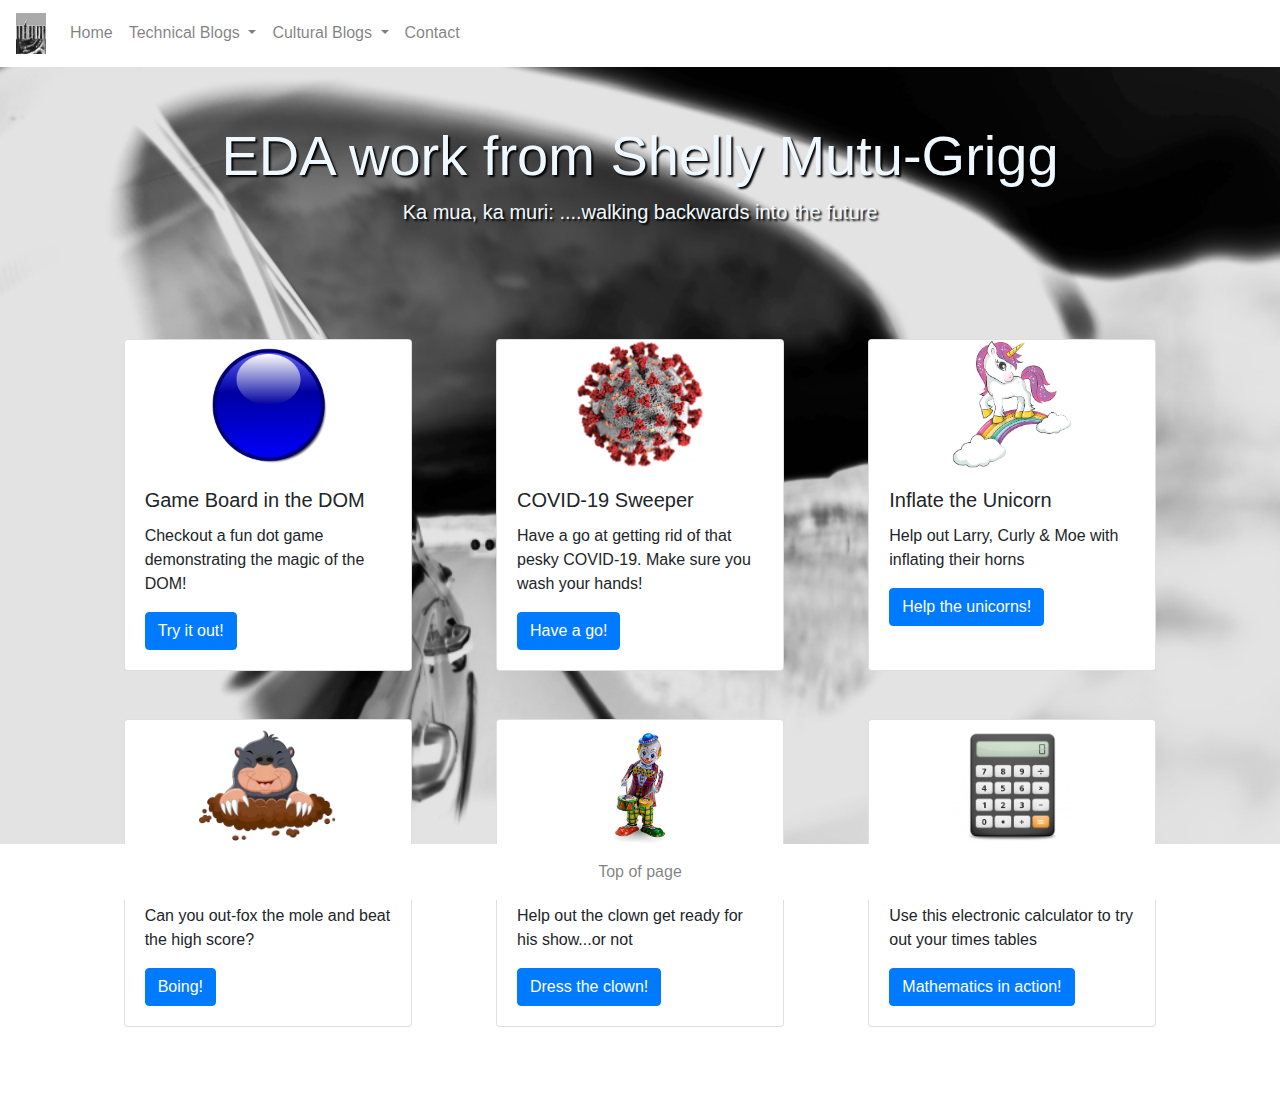
==== commit 96a5de16: "Update webpages to be responsive with bootstrap" ====
--- a/index.html
+++ b/index.html
@@ -71,8 +71,7 @@
   <br>
   <div class="container-fluid">
     <div class="row mt-5">
-      <div class="col d-flex justify-content-center"></div>
-      <div class="col d-flex justify-content-center">
+      <div class="col-md-4 col-sm-12 d-flex justify-content-end">
         <div class="card" style="width: 18rem;">
           <img class="card-img-top" src="images/Blue_sphere.png" alt="Game Board in the DOM">
           <div class="card-body">
@@ -82,7 +81,7 @@
           </div>
         </div>
       </div>
-      <div class="col d-flex justify-content-center">
+      <div class="col-md-4 col-sm-12 d-flex justify-content-center">
         <div class="card" style="width: 18rem;">
           <img class="card-img-top" src="images/covid-19.png" alt="COVID-19 Sweeper">
           <div class="card-body">
@@ -92,7 +91,7 @@
           </div>
         </div>
       </div>
-      <div class="col d-flex justify-content-center">
+      <div class="col-md-4 col-sm-12 d-flex justify-content-start">
         <div class="card" style="width: 18rem;">
           <img class="card-img-top" src="images/Pink-Unicorn.jpg" alt="Inflate the Unicorn">
           <div class="card-body">
@@ -102,11 +101,9 @@
           </div>
         </div>
       </div>
-      <div class="col d-flex justify-content-center"></div>
     </div>  
     <div class="row mt-5">
-      <div class="col d-flex justify-content-center"></div>
-      <div class="col d-flex justify-content-center">
+      <div class="col-md-4 col-sm-12 d-flex justify-content-end">
         <div class="card" style="width: 18rem;">
           <img class="card-img-top" src="images/mole.PNG" alt="Whack A Mole">
           <div class="card-body">
@@ -116,7 +113,7 @@
           </div>
         </div>
       </div>
-      <div class="col d-flex justify-content-center">
+      <div class="col-md-4 col-sm-12 d-flex justify-content-center">
         <div class="card" style="width: 18rem;">
           <img class="card-img-top" src="images/clown.jpg" alt="Dress the clown">
           <div class="card-body">
@@ -126,7 +123,7 @@
           </div>
         </div>
       </div>
-      <div class="col d-flex justify-content-center">
+      <div class="col-md-4 col-sm-12 d-flex justify-content-start">
         <div class="card" style="width: 18rem;">
           <img class="card-img-top .img-thumbnail" src="images/calculator.jpg" alt="Calculator">
           <div class="card-body">
@@ -136,11 +133,10 @@
           </div>
         </div>
       </div>
-      <div class="col d-flex justify-content-center"></div>
     </div>
-    <div class="row mt-5"></div>
-    <div class="row mt-5"></div>
-    <div class="row mt-5"></div>
+    <br>
+    <br>
+    <br>
   </div>
   <nav class="navbar justify-content-center navbar-expand-md bg-white navbar-light fixed-bottom">
     <ul class="navbar-nav">
--- a/styles/main.css
+++ b/styles/main.css
@@ -54,14 +54,82 @@
 }
 .jumbotron {
   padding: 0 0;
+  
 }
-/* If the screen size is 601px wide or more, set the font-size of header text to 80px */
-@media screen and (min-width: 601px) {
-  .navbar {
-    font-size: 1.1vw;
+
+
+
+/* Extra small devices (portrait phones, less than 576px) */
+@media screen and (max-width: 575.98px) {  
+  .nav-link{
+    font-size: 5.0vw;
   }
   .dropdown-item{
-    font-size: 1.1vw;
+    font-size: 5.0vw;
+  }
+  .dropdown-menu{
+    font-size: 5.0vw;
+  }
+  .header{
+    height: 70vw;
+    top: 2.0vw;
+  }
+  .header-text {
+    font-size: 4.5vw;
+    top: 15vw;
+  }
+  .sub-heading-text{
+    font-size: 3.5vw;
+    top: 15vw;
+  }
+  .jumbotron {
+    padding: 0 0;
+  }
+  .card-img-top {
+    width: 100%;
+    height: 40vw;
+    object-fit: contain;
+  }
+}
+
+/* Small devices (landscape phones, less than 768px) */
+@media (max-width: 767.98px) { 
+  .nav-link{
+    font-size: 5.0vw;
+  }
+  .dropdown-item{
+    font-size: 5.0vw;
+  }
+  .dropdown-menu{
+    font-size: 5.0vw;
+  }
+  .header{
+    height: 70vw;
+    top: 2.0vw;
+  }
+  .header-text {
+    font-size: 4.5vw;
+    top: 15vw;
+  }
+  .sub-heading-text{
+    font-size: 3.5vw;
+    top: 15vw;
+  }
+  .jumbotron {
+    padding: 0 0;
+  }
+ }
+
+/* Medium devices (tablets, less than 992px) */
+@media (max-width: 991.98px) { 
+  .navbar {
+    font-size: 2.1vw;
+  }
+  .dropdown-item{
+    font-size: 5.1vw;
+  }
+  .dropdown-menu{
+    font-size: 5.1vw;
   }
   .header{
     height: 30vw;
@@ -80,22 +148,28 @@
   }
 }
 
-/* If the screen size is 600px wide or less, set the font-size of <div> to 30px */
-@media screen and (max-width: 600px) {
-  .nav-link .dropdown-item{
-    font-size: 2.0vw;
+/* Large devices (desktops, less than 1200px) */
+@media screen and (max-width: 1199.98px) { 
+  .navbar {
+    font-size: 1.1vw;
+  }
+  .dropdown-item{
+    font-size: 5.1vw;
+  }
+  .dropdown-menu{
+    font-size: 5.1vw;
   }
   .header{
-    height: 70vw;
-    top: 2.0vw;
+    height: 30vw;
+    top: 1.5vw;
   }
   .header-text {
-    font-size: 4.5vw;
-    top: 15vw;
+    font-size: 2.0vw;
+    top: 4vw;
   }
   .sub-heading-text{
-    font-size: 3.5vw;
-    top: 15vw;
+    font-size: 1.5vw;
+    top: 4vw;
   }
   .jumbotron {
     padding: 0 0;
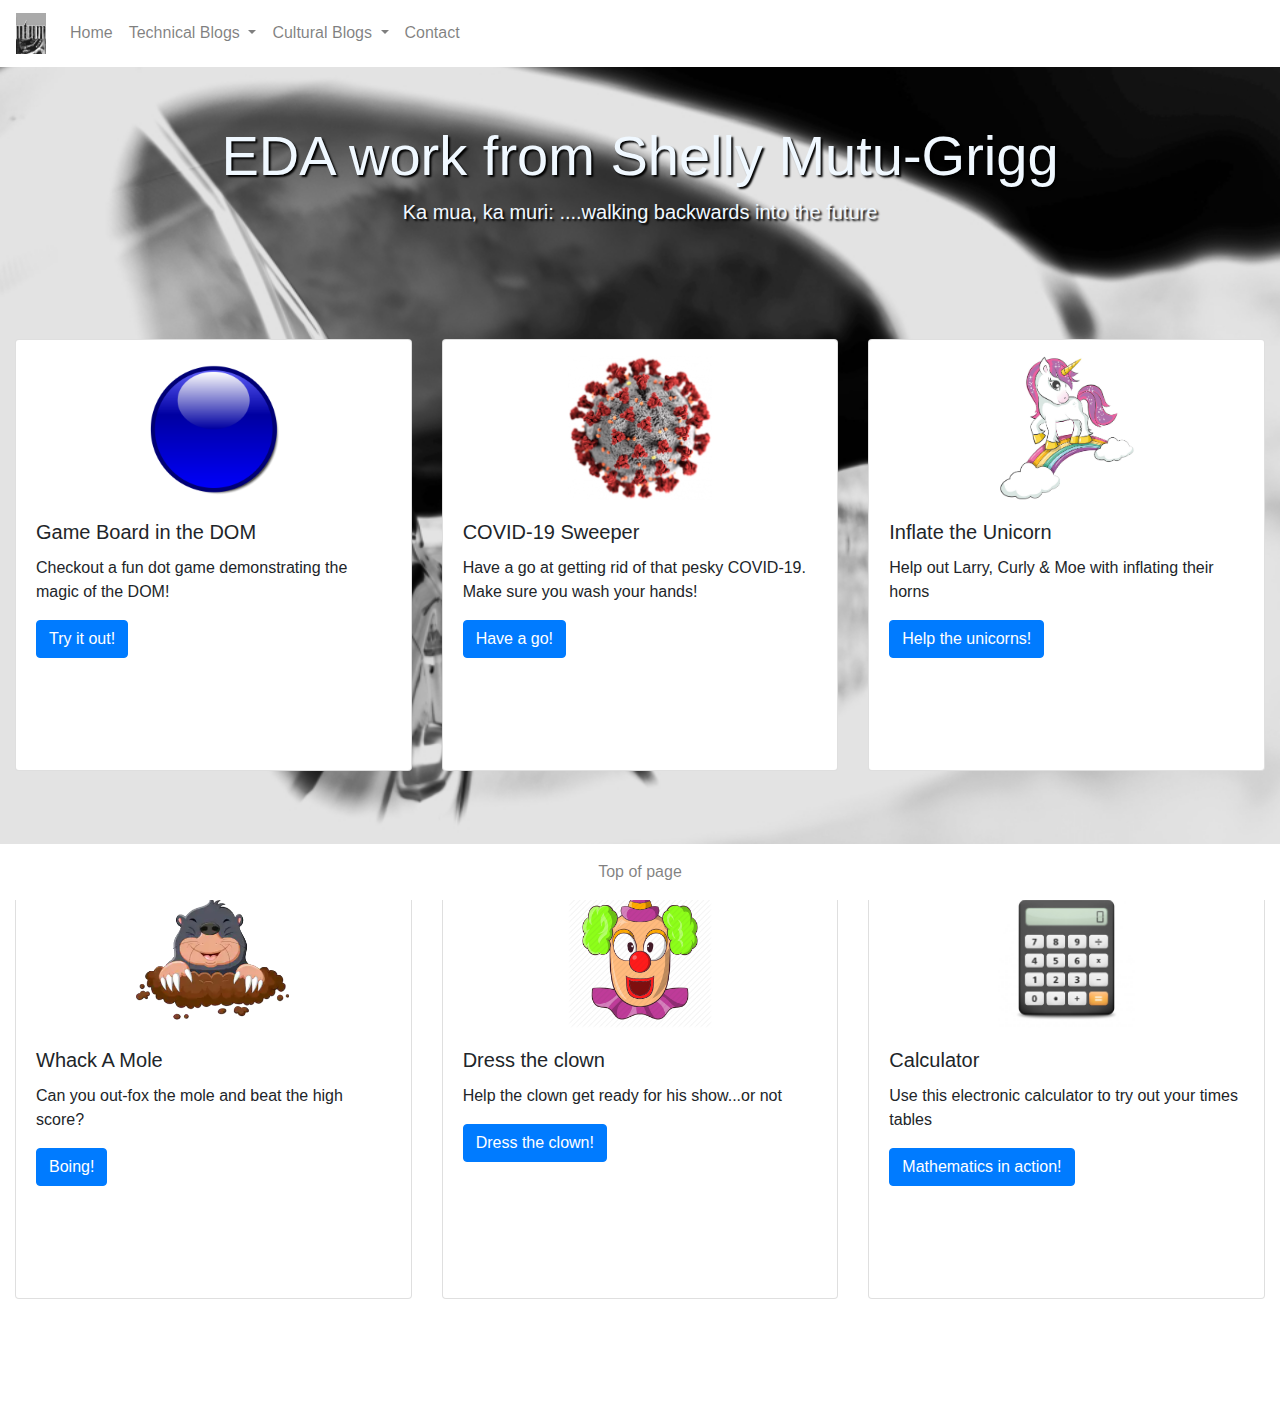
==== commit f61a120b: "updated 2 blog pages for jumbtron display" ====
--- a/index.html
+++ b/index.html
@@ -69,11 +69,11 @@
   </div>
   <br>
   <br>
-  <div class="container-fluid">
+  <div class="container-fluid" style="align-items: center; ">
     <div class="row mt-5">
-      <div class="col-md-4 col-sm-12 d-flex justify-content-end">
-        <div class="card" style="width: 18rem;">
-          <img class="card-img-top" src="images/Blue_sphere.png" alt="Game Board in the DOM">
+      <div class="col-md-4 col-sm-12 d-flex justify-content-center" style="padding-bottom: 1rem;" >
+        <div class="card" style="padding-bottom: 1rem;" >
+          <img class="card-img-top" src="images/blue_sphere.png" alt="Game Board in the DOM">
           <div class="card-body">
             <h5 class="card-title">Game Board in the DOM</h5>
             <p class="card-text">Checkout a fun dot game demonstrating the magic of the DOM!</p>
@@ -81,8 +81,8 @@
           </div>
         </div>
       </div>
-      <div class="col-md-4 col-sm-12 d-flex justify-content-center">
-        <div class="card" style="width: 18rem;">
+      <div class="col-md-4 col-sm-12 d-flex justify-content-center" style="padding-bottom: 1rem;" >
+        <div class="card" style="padding-bottom: 1rem;" >
           <img class="card-img-top" src="images/covid-19.png" alt="COVID-19 Sweeper">
           <div class="card-body">
             <h5 class="card-title">COVID-19 Sweeper</h5>
@@ -91,10 +91,10 @@
           </div>
         </div>
       </div>
-      <div class="col-md-4 col-sm-12 d-flex justify-content-start">
-        <div class="card" style="width: 18rem;">
-          <img class="card-img-top" src="images/Pink-Unicorn.jpg" alt="Inflate the Unicorn">
-          <div class="card-body">
+      <div class="col-md-4 col-sm-12 d-flex justify-content-center">
+        <div class="card">
+          <img class="card-img-top" src="images/pink-unicorn.jpg" alt="Inflate the Unicorn">
+          <div class="card-body" style="padding-bottom: 1rem;" >
             <h5 class="card-title">Inflate the Unicorn</h5>
             <p class="card-text">Help out Larry, Curly & Moe with inflating their horns</p>
             <a href="https://shellymutu-grigg.github.io/javascript-carnival/inflate-the-unicorn/inflate-the-unicorn.html" class="btn btn-primary">Help the unicorns!</a>
@@ -103,9 +103,9 @@
       </div>
     </div>  
     <div class="row mt-5">
-      <div class="col-md-4 col-sm-12 d-flex justify-content-end">
-        <div class="card" style="width: 18rem;">
-          <img class="card-img-top" src="images/mole.PNG" alt="Whack A Mole">
+      <div class="col-md-4 col-sm-12 d-flex justify-content-center" style="padding-bottom: 1rem;" >
+        <div class="card" style="padding-bottom: 1rem;" >
+          <img class="card-img-top" src="images/mole.png" alt="Whack A Mole">
           <div class="card-body">
             <h5 class="card-title">Whack A Mole</h5>
             <p class="card-text">Can you out-fox the mole and beat the high score?</p>
@@ -113,19 +113,19 @@
           </div>
         </div>
       </div>
-      <div class="col-md-4 col-sm-12 d-flex justify-content-center">
-        <div class="card" style="width: 18rem;">
-          <img class="card-img-top" src="images/clown.jpg" alt="Dress the clown">
+      <div class="col-md-4 col-sm-12 d-flex justify-content-center" style="padding-bottom: 1rem;" >
+        <div class="card" style="padding-bottom: 1rem;" >
+          <img class="card-img-top" src="images/clown.png" alt="Whack A Mole">
           <div class="card-body">
             <h5 class="card-title">Dress the clown</h5>
-            <p class="card-text">Help out the clown get ready for his show...or not</p>
+            <p class="card-text">Help the clown get ready for his show...or not</p>
             <a href="https://shellymutu-grigg.github.io/javascript-carnival/dress-the-clown/dress-the-clown.html" class="btn btn-primary">Dress the clown!</a>
           </div>
         </div>
       </div>
-      <div class="col-md-4 col-sm-12 d-flex justify-content-start">
-        <div class="card" style="width: 18rem;">
-          <img class="card-img-top .img-thumbnail" src="images/calculator.jpg" alt="Calculator">
+      <div class="col-md-4 col-sm-12 d-flex justify-content-center" >
+        <div class="card" >
+          <img class="card-img-top" src="images/calculator.jpg" alt="Calculator">
           <div class="card-body">
             <h5 class="card-title">Calculator</h5>
             <p class="card-text">Use this electronic calculator to try out your times tables</p>
--- a/styles/main.css
+++ b/styles/main.css
@@ -22,18 +22,14 @@
   width: 100%;
   height: 10vw;
   object-fit: contain;
+  padding-top: 1rem; 
+  min-height: 10rem;
 }
 
 .flex-fill {
   flex: 1 1 auto;
 }
 .header{
-  /* background: url("images/header.jpg") no-repeat center center fixed;
-  -webkit-background-size: cover;
-  -moz-background-size: cover;
-  -o-background-size: cover;
-  background-size: cover;
-  background-color: #fff; */
   position: relative;
 }
 .header-text{
@@ -53,23 +49,22 @@
   color: #fff;
 }
 .jumbotron {
-  padding: 0 0;
-  
+  padding: 0 0; 
+}
+.card{
+  width: 40em;
+  height: 27em;
+  margin-bottom: 2rem;
+}
+.navlink{
+  font-size: 100%;
+}
+.dropdown-item{
+  font-size: 100%;
 }
 
-
-
-/* Extra small devices (portrait phones, less than 576px) */
-@media screen and (max-width: 575.98px) {  
-  .nav-link{
-    font-size: 5.0vw;
-  }
-  .dropdown-item{
-    font-size: 5.0vw;
-  }
-  .dropdown-menu{
-    font-size: 5.0vw;
-  }
+/* Extra small devices (portrait phones, less than 320px) */
+@media only screen and (max-width: 320px) {  
   .header{
     height: 70vw;
     top: 2.0vw;
@@ -93,16 +88,7 @@
 }
 
 /* Small devices (landscape phones, less than 768px) */
-@media (max-width: 767.98px) { 
-  .nav-link{
-    font-size: 5.0vw;
-  }
-  .dropdown-item{
-    font-size: 5.0vw;
-  }
-  .dropdown-menu{
-    font-size: 5.0vw;
-  }
+@media only screen and (max-width: 768px) { 
   .header{
     height: 70vw;
     top: 2.0vw;
@@ -121,16 +107,26 @@
  }
 
 /* Medium devices (tablets, less than 992px) */
-@media (max-width: 991.98px) { 
-  .navbar {
-    font-size: 2.1vw;
+@media only screen and (max-width: 992px) { 
+  .header{
+    height: 30vw;
+    top: 1.5vw;
   }
-  .dropdown-item{
-    font-size: 5.1vw;
+  .header-text {
+    font-size: 2.0vw;
+    top: 4vw;
   }
-  .dropdown-menu{
-    font-size: 5.1vw;
+  .sub-heading-text{
+    font-size: 1.5vw;
+    top: 4vw;
   }
+  .jumbotron {
+    padding: 0 0;
+  }
+}
+
+/* Medium devices (tablets, less than 1024px) */
+@media only screen and (max-width: 1023.99px) { 
   .header{
     height: 30vw;
     top: 1.5vw;
@@ -149,16 +145,7 @@
 }
 
 /* Large devices (desktops, less than 1200px) */
-@media screen and (max-width: 1199.98px) { 
-  .navbar {
-    font-size: 1.1vw;
-  }
-  .dropdown-item{
-    font-size: 5.1vw;
-  }
-  .dropdown-menu{
-    font-size: 5.1vw;
-  }
+@media only screen and (max-width: 1200px) { 
   .header{
     height: 30vw;
     top: 1.5vw;
@@ -174,4 +161,4 @@
   .jumbotron {
     padding: 0 0;
   }
-}+}
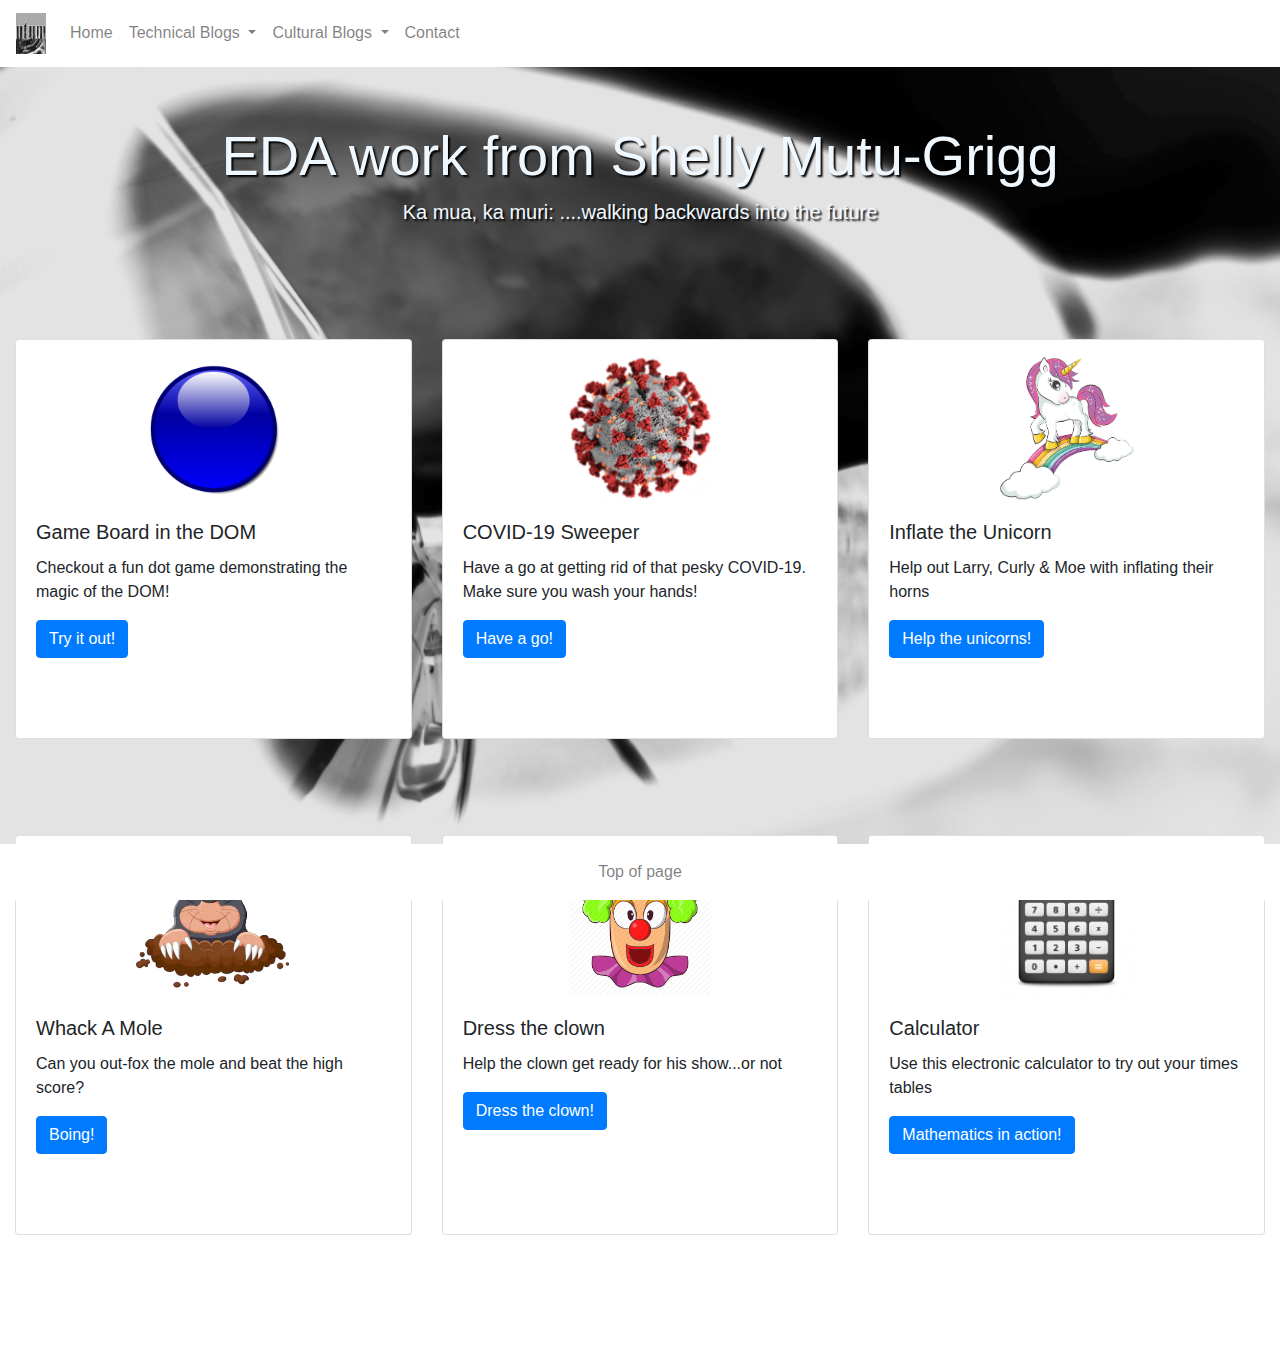
==== commit cd9ed565: "updated 2 blog pages for jumbtron display" ====
--- a/index.html
+++ b/index.html
@@ -91,8 +91,8 @@
           </div>
         </div>
       </div>
-      <div class="col-md-4 col-sm-12 d-flex justify-content-center">
-        <div class="card">
+      <div class="col-md-4 col-sm-12 d-flex justify-content-center" style="padding-bottom: 1rem;" >
+        <div class="card" style="padding-bottom: 1rem;">
           <img class="card-img-top" src="images/pink-unicorn.jpg" alt="Inflate the Unicorn">
           <div class="card-body" style="padding-bottom: 1rem;" >
             <h5 class="card-title">Inflate the Unicorn</h5>
@@ -115,7 +115,7 @@
       </div>
       <div class="col-md-4 col-sm-12 d-flex justify-content-center" style="padding-bottom: 1rem;" >
         <div class="card" style="padding-bottom: 1rem;" >
-          <img class="card-img-top" src="images/clown.png" alt="Whack A Mole">
+          <img class="card-img-top" src="images/clown.png" alt="Dress the clown">
           <div class="card-body">
             <h5 class="card-title">Dress the clown</h5>
             <p class="card-text">Help the clown get ready for his show...or not</p>
@@ -123,8 +123,8 @@
           </div>
         </div>
       </div>
-      <div class="col-md-4 col-sm-12 d-flex justify-content-center" >
-        <div class="card" >
+      <div class="col-md-4 col-sm-12 d-flex justify-content-center" style="padding-bottom: 1rem;" >
+        <div class="card" style="padding-bottom: 1rem;">
           <img class="card-img-top" src="images/calculator.jpg" alt="Calculator">
           <div class="card-body">
             <h5 class="card-title">Calculator</h5>
--- a/styles/main.css
+++ b/styles/main.css
@@ -52,8 +52,8 @@
   padding: 0 0; 
 }
 .card{
-  width: 40em;
-  height: 27em;
+  width: 30em;
+  height: 25em;
   margin-bottom: 2rem;
 }
 .navlink{
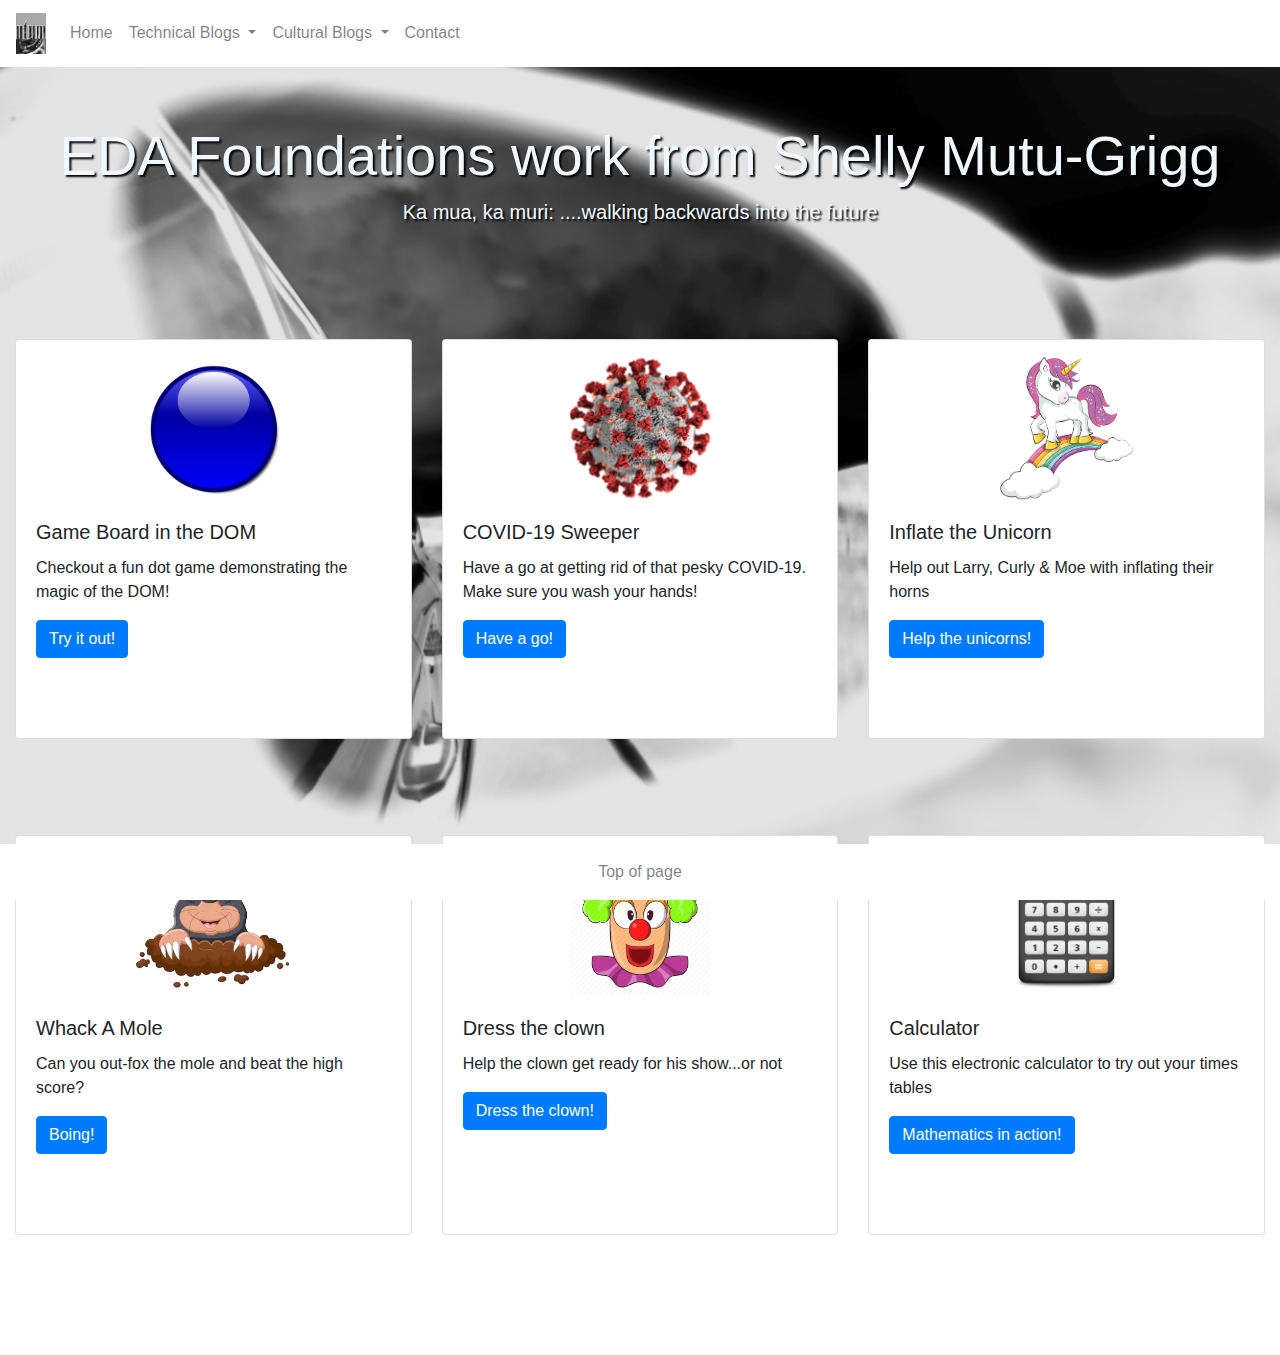
==== commit a264fb5f: "updated bootcamp technical blog to include db.io work" ====
--- a/index.html
+++ b/index.html
@@ -1,7 +1,7 @@
 <!DOCTYPE html>
 <html lang="en">
 <head>
-  <title>EDA work for Shelly Mutu-Grigg</title>
+  <title>EDA Foundations work for Shelly Mutu-Grigg</title>
   <meta charset="utf-8">
   <meta name="viewport" content="width=device-width, initial-scale=1">
   <link rel="stylesheet" href="https://fonts.googleapis.com/css2?family=Oxygen:wght@300&display=swap" >
@@ -40,6 +40,7 @@
             <a class="dropdown-item" href="./blog/sprint3-technical.html">Sprint 03 Technical</a>
             <a class="dropdown-item" href="./blog/sprint4-technical.html">Sprint 04 Technical</a>
             <a class="dropdown-item" href="./blog/sprint5-technical.html">Sprint 05 Technical</a>
+            <a class="dropdown-item" href="./blog/bootcamp-work.html">Bootcamp Work</a>
           </div>
         </li>   
         <li class="nav-item dropdown">
@@ -64,7 +65,7 @@
   <br>
   <br>
   <div class="container-fluid" >
-    <h2 class="display-4" style="text-align: center; color: aliceblue; text-shadow: 2px 2px 2px #000; ">EDA work from Shelly Mutu-Grigg</h2>
+    <h2 class="display-4" style="text-align: center; color: aliceblue; text-shadow: 2px 2px 2px #000; ">EDA Foundations work from Shelly Mutu-Grigg</h2>
     <p class="lead"style="text-align: center;color: aliceblue; text-shadow: 2px 2px 2px #000;">Ka mua, ka muri: ....walking backwards into the future</p>
   </div>
   <br>
--- a/styles/main.css
+++ b/styles/main.css
@@ -77,12 +77,14 @@
     font-size: 3.5vw;
     top: 15vw;
   }
-  .jumbotron {
-    padding: 0 0;
+  .card{
+    width: 25em;
+    height: 20em;
+    margin-bottom: 2rem;
   }
   .card-img-top {
     width: 100%;
-    height: 40vw;
+    height: 30vw;
     object-fit: contain;
   }
 }
@@ -101,9 +103,6 @@
     font-size: 3.5vw;
     top: 15vw;
   }
-  .jumbotron {
-    padding: 0 0;
-  }
  }
 
 /* Medium devices (tablets, less than 992px) */
@@ -119,9 +118,6 @@
   .sub-heading-text{
     font-size: 1.5vw;
     top: 4vw;
-  }
-  .jumbotron {
-    padding: 0 0;
   }
 }
 
@@ -139,13 +135,10 @@
     font-size: 1.5vw;
     top: 4vw;
   }
-  .jumbotron {
-    padding: 0 0;
-  }
 }
 
-/* Large devices (desktops, less than 1200px) */
-@media only screen and (max-width: 1200px) { 
+/* Large devices (desktops, min 1024px) */
+@media only screen and (min-width: 1024px) { 
   .header{
     height: 30vw;
     top: 1.5vw;
@@ -158,7 +151,10 @@
     font-size: 1.5vw;
     top: 4vw;
   }
-  .jumbotron {
-    padding: 0 0;
+  .navlink{
+    font-size: 300%;
+  }
+  .dropdown-item{
+    font-size: 100%;
   }
 }
